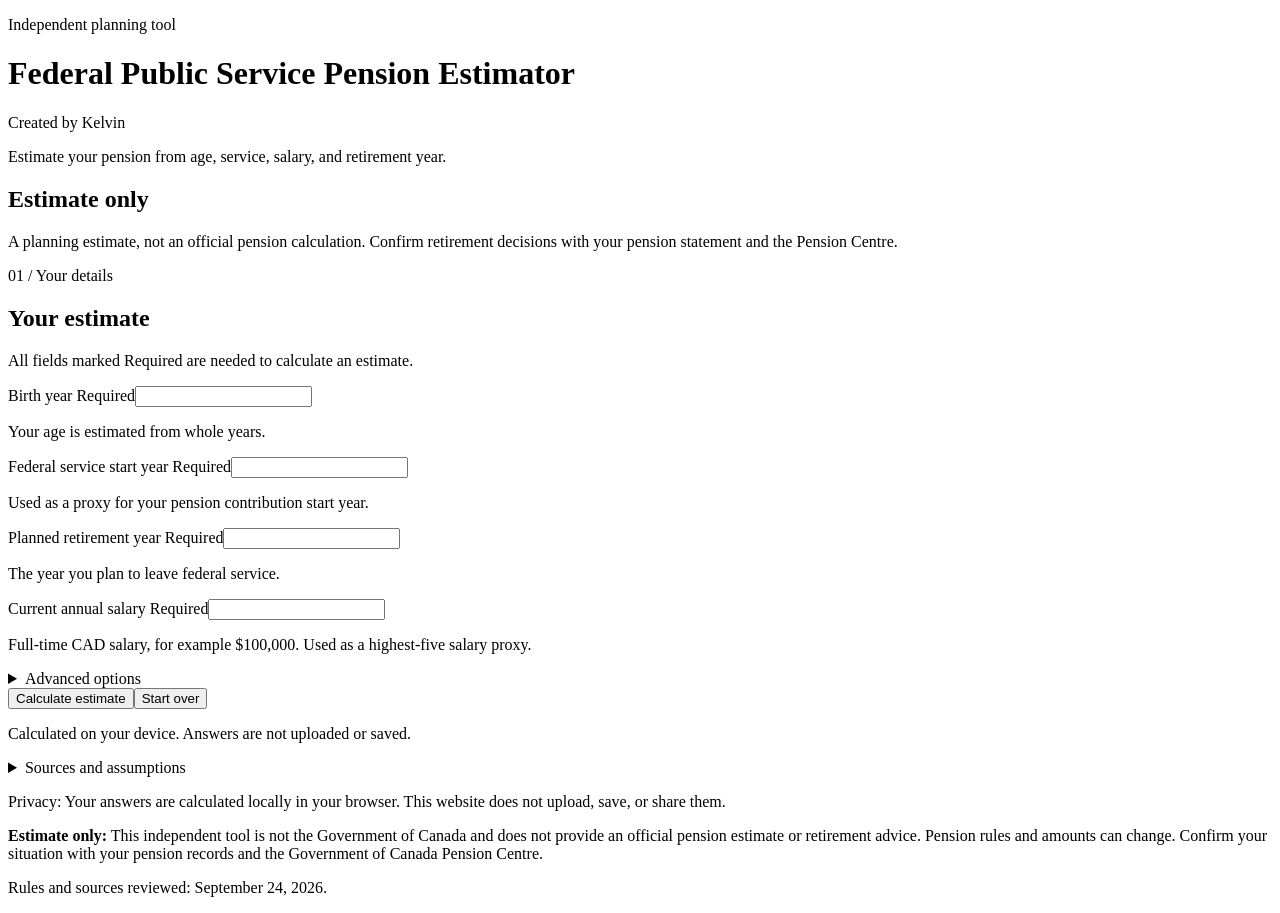
==== index.html @ b1af6d7e "Add pension estimator website" ====
<!doctype html>
<html lang="en-CA">
<head>
  <meta charset="utf-8">
  <meta name="viewport" content="width=device-width, initial-scale=1">
  <meta name="theme-color" content="#153349">
  <meta name="description" content="A private, browser-only estimate of your federal public service pension.">
  <title>Federal Public Service Pension Estimator</title>
  <link rel="stylesheet" href="styles.css">
  <script src="js/config.js" defer></script>
  <script src="js/pension-calculator.js" defer></script>
  <script src="js/validation.js" defer></script>
  <script src="js/ui.js" defer></script>
  <script src="js/app.js" defer></script>
</head>
<body>
  <main class="page" id="main">
    <header class="page-header">
      <p class="eyebrow">Independent planning tool</p>
      <h1>Federal Public Service Pension Estimator</h1>
      <p class="byline">Created by Kelvin</p>
      <p class="intro">Estimate your pension from age, service, salary, and retirement year.</p>
    </header>

    <section class="notice" aria-labelledby="notice-heading">
      <h2 id="notice-heading">Estimate only</h2>
      <p>A planning estimate, not an official pension calculation. Confirm retirement decisions with your pension statement and the Pension Centre.</p>
    </section>

    <section class="form-card" aria-labelledby="form-heading">
      <div class="section-heading"><div><p class="eyebrow">01 / Your details</p><h2 id="form-heading">Your estimate</h2></div><p class="required-note">All fields marked Required are needed to calculate an estimate.</p></div>
      <div id="error-summary" class="error-summary" role="alert" tabindex="-1" hidden></div>
      <form id="estimate-form" novalidate>
        <div class="fields">
          <div class="field"><label for="birthYear">Birth year <span class="required">Required</span></label><input id="birthYear" name="birthYear" type="text" inputmode="numeric" autocomplete="bday-year" maxlength="4" aria-describedby="birthYear-help birthYear-error"><p class="help" id="birthYear-help">Your age is estimated from whole years.</p><p class="field-error" id="birthYear-error"></p></div>
          <div class="field"><label for="serviceStartYear">Federal service start year <span class="required">Required</span></label><input id="serviceStartYear" name="serviceStartYear" type="text" inputmode="numeric" maxlength="4" aria-describedby="serviceStartYear-help serviceStartYear-error"><p class="help" id="serviceStartYear-help">Used as a proxy for your pension contribution start year.</p><p class="field-error" id="serviceStartYear-error"></p></div>
          <div class="field"><label for="retirementYear">Planned retirement year <span class="required">Required</span></label><input id="retirementYear" name="retirementYear" type="text" inputmode="numeric" maxlength="4" aria-describedby="retirementYear-help retirementYear-error"><p class="help" id="retirementYear-help">The year you plan to leave federal service.</p><p class="field-error" id="retirementYear-error"></p></div>
          <div class="field"><label for="salary">Current annual salary <span class="required">Required</span></label><input id="salary" name="salary" type="text" inputmode="decimal" autocomplete="off" aria-describedby="salary-help salary-error"><p class="help" id="salary-help">Full-time CAD salary, for example $100,000. Used as a highest-five salary proxy.</p><p class="field-error" id="salary-error"></p></div>
        </div>
        <details class="advanced" id="advanced"><summary>Advanced options</summary><div class="field advanced-body"><label for="gapYears">Non-pensionable gap (years)</label><input id="gapYears" name="gapYears" type="number" inputmode="decimal" min="0" step="0.1" value="0" aria-describedby="gapYears-help gapYears-error"><p class="help" id="gapYears-help">Enter time between your start and retirement years that does not count toward pensionable service. Do not enter ordinary leave unless you know it was non-pensionable.</p><p class="field-error" id="gapYears-error"></p></div></details>
        <div class="actions"><button class="primary-button" type="submit">Calculate estimate</button><button class="reset-button" type="reset">Start over</button></div>
      </form>
      <p class="privacy-line">Calculated on your device. Answers are not uploaded or saved.</p>
    </section>

    <section id="results" class="results" aria-live="polite" aria-atomic="false" hidden></section>

    <section class="assumptions" aria-labelledby="assumptions-heading">
      <details><summary id="assumptions-heading">Sources and assumptions</summary>
      <div class="assumption-grid"><div><h3>What this estimate uses</h3><p>Your current annual salary stands in for your highest-paid five-year average. The estimated AMPE is <strong id="ampe-display">$74,600</strong>, using the 2026 CPP YMPE as a proxy. Actual AMPE averages the retirement year and four preceding years.</p><p>This website uses whole years. Official pension calculations may use exact dates, service to the nearest tenth of a year, salary records, and other plan details.</p><p>The bridge benefit normally ends on the first day of the month after your 65th birthday, or earlier if you become entitled to CPP/QPP disability benefits. This tool does not calculate disability benefits.</p></div><div><h3>What is not included</h3><p>No salary growth, future YMPE changes, indexing, CPP/QPP/OAS, taxes, insurance, or other retirement income is included. Buybacks, part-time work, special service rules, complex leave, disability, survivor benefits, and exact contribution dates are outside this estimate.</p><p>Actual pensionable service, your plan group, available options, and payments must be confirmed with official records.</p></div></div>
      <details class="sources"><summary>Official sources <span class="source-count">(6)</span></summary><ol>
        <li><a href="https://www.canada.ca/en/treasury-board-secretariat/services/pension-plan/plan-information/public-service-pension-glance.html" target="_blank" rel="noopener noreferrer">Public service pension at a glance <span class="sr-only">(opens in a new tab)</span></a></li>
        <li><a href="https://www.canada.ca/en/treasury-board-secretariat/services/pension-plan/plan-information/public-service-pension-options.html" target="_blank" rel="noopener noreferrer">Public service pension options <span class="sr-only">(opens in a new tab)</span></a></li>
        <li><a href="https://www.canada.ca/en/public-services-procurement/services/pay-pension/public-service-pension-plan/retired/entitlement-information-packages/2-more-years-pensionable-service/member-on-before-december-31-2012.html" target="_blank" rel="noopener noreferrer">Member on or before December 31, 2012 (Group 1) <span class="sr-only">(opens in a new tab)</span></a></li>
        <li><a href="https://www.canada.ca/en/public-services-procurement/services/pay-pension/public-service-pension-plan/retired/entitlement-information-packages/2-more-years-pensionable-service/member-on-after-january-1-2013.html" target="_blank" rel="noopener noreferrer">Member on or after January 1, 2013 (Group 2) <span class="sr-only">(opens in a new tab)</span></a></li>
        <li><a href="https://www.canada.ca/en/treasury-board-secretariat/services/pension-plan/active-members/pension-contribution-rates-major-public-sector-pension-plans.html" target="_blank" rel="noopener noreferrer">Pension contribution rates for the 3 major public sector pension plans <span class="sr-only">(opens in a new tab)</span></a></li>
        <li><a href="https://www.canada.ca/en/treasury-board-secretariat/services/pension-plan/plan-information/annual-allowance.html" target="_blank" rel="noopener noreferrer">Annual Allowance <span class="sr-only">(opens in a new tab)</span></a></li>
      </ol></details>
      </details>
    </section>
    <footer><p>Privacy: Your answers are calculated locally in your browser. This website does not upload, save, or share them.</p><p><strong>Estimate only:</strong> This independent tool is not the Government of Canada and does not provide an official pension estimate or retirement advice. Pension rules and amounts can change. Confirm your situation with your pension records and the Government of Canada Pension Centre.</p><p class="review-date">Rules and sources reviewed: September 24, 2026.</p></footer>
  </main>
</body>
</html>
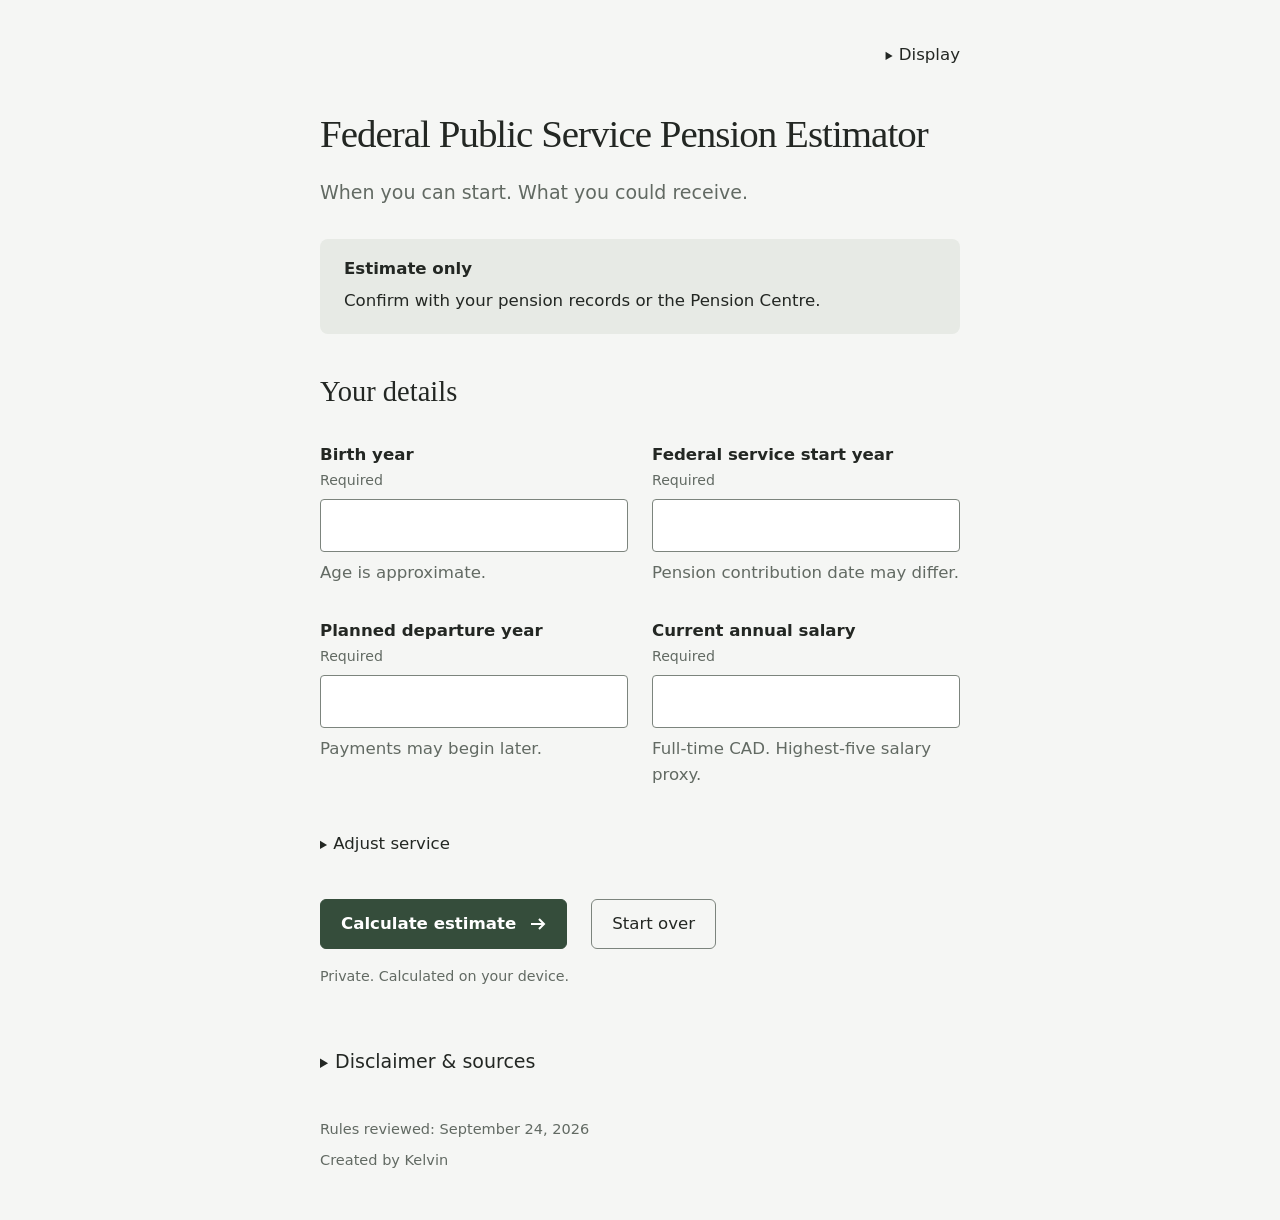
==== commit 8c200272: "update design" ====
--- a/index.html
+++ b/index.html
@@ -3,9 +3,10 @@
 <head>
   <meta charset="utf-8">
   <meta name="viewport" content="width=device-width, initial-scale=1">
-  <meta name="theme-color" content="#153349">
+  <meta name="theme-color" content="#F5F6F4">
   <meta name="description" content="A private, browser-only estimate of your federal public service pension.">
   <title>Federal Public Service Pension Estimator</title>
+  <script src="js/preferences.js"></script>
   <link rel="stylesheet" href="styles.css">
   <script src="js/config.js" defer></script>
   <script src="js/pension-calculator.js" defer></script>
@@ -14,39 +15,50 @@
   <script src="js/app.js" defer></script>
 </head>
 <body>
+  <a class="skip-link" href="#form-heading">Skip to calculator</a>
   <main class="page" id="main">
+    <div class="page-tools">
+      <details class="reading-settings" id="reading-settings" hidden>
+        <summary>Display</summary>
+        <div class="settings-body">
+          <div class="setting-field"><label for="appearance">Appearance</label><select id="appearance"><option value="system">System</option><option value="light">Light</option><option value="dark">Dark</option></select></div>
+          <div class="setting-field"><label for="text-size">Text size</label><select id="text-size"><option value="default">Default</option><option value="large">Large</option><option value="extra-large">Extra large</option></select></div>
+          <p class="help">Preferences saved locally. Answers never saved.</p>
+        </div>
+      </details>
+    </div>
     <header class="page-header">
-      <p class="eyebrow">Independent planning tool</p>
       <h1>Federal Public Service Pension Estimator</h1>
-      <p class="byline">Created by Kelvin</p>
-      <p class="intro">Estimate your pension from age, service, salary, and retirement year.</p>
+      <p class="intro">When you can start. What you could receive.</p>
     </header>
 
     <section class="notice" aria-labelledby="notice-heading">
       <h2 id="notice-heading">Estimate only</h2>
-      <p>A planning estimate, not an official pension calculation. Confirm retirement decisions with your pension statement and the Pension Centre.</p>
+      <p>Confirm with your pension records or the Pension Centre.</p>
     </section>
 
     <section class="form-card" aria-labelledby="form-heading">
-      <div class="section-heading"><div><p class="eyebrow">01 / Your details</p><h2 id="form-heading">Your estimate</h2></div><p class="required-note">All fields marked Required are needed to calculate an estimate.</p></div>
+      <div class="section-heading"><h2 id="form-heading" tabindex="-1">Your details</h2></div>
       <div id="error-summary" class="error-summary" role="alert" tabindex="-1" hidden></div>
       <form id="estimate-form" novalidate>
         <div class="fields">
-          <div class="field"><label for="birthYear">Birth year <span class="required">Required</span></label><input id="birthYear" name="birthYear" type="text" inputmode="numeric" autocomplete="bday-year" maxlength="4" aria-describedby="birthYear-help birthYear-error"><p class="help" id="birthYear-help">Your age is estimated from whole years.</p><p class="field-error" id="birthYear-error"></p></div>
-          <div class="field"><label for="serviceStartYear">Federal service start year <span class="required">Required</span></label><input id="serviceStartYear" name="serviceStartYear" type="text" inputmode="numeric" maxlength="4" aria-describedby="serviceStartYear-help serviceStartYear-error"><p class="help" id="serviceStartYear-help">Used as a proxy for your pension contribution start year.</p><p class="field-error" id="serviceStartYear-error"></p></div>
-          <div class="field"><label for="retirementYear">Planned retirement year <span class="required">Required</span></label><input id="retirementYear" name="retirementYear" type="text" inputmode="numeric" maxlength="4" aria-describedby="retirementYear-help retirementYear-error"><p class="help" id="retirementYear-help">The year you plan to leave federal service.</p><p class="field-error" id="retirementYear-error"></p></div>
-          <div class="field"><label for="salary">Current annual salary <span class="required">Required</span></label><input id="salary" name="salary" type="text" inputmode="decimal" autocomplete="off" aria-describedby="salary-help salary-error"><p class="help" id="salary-help">Full-time CAD salary, for example $100,000. Used as a highest-five salary proxy.</p><p class="field-error" id="salary-error"></p></div>
+          <div class="field"><label for="birthYear">Birth year <span class="required">Required</span></label><input id="birthYear" name="birthYear" type="text" inputmode="numeric" autocomplete="bday-year" maxlength="4" aria-describedby="birthYear-help birthYear-error"><p class="help" id="birthYear-help">Age is approximate.</p><p class="field-error" id="birthYear-error"></p></div>
+          <div class="field"><label for="serviceStartYear">Federal service start year <span class="required">Required</span></label><input id="serviceStartYear" name="serviceStartYear" type="text" inputmode="numeric" maxlength="4" aria-describedby="serviceStartYear-help serviceStartYear-error"><p class="help" id="serviceStartYear-help">Pension contribution date may differ.</p><p class="field-error" id="serviceStartYear-error"></p></div>
+          <div class="field"><label for="retirementYear">Planned departure year <span class="required">Required</span></label><input id="retirementYear" name="retirementYear" type="text" inputmode="numeric" maxlength="4" aria-describedby="retirementYear-help retirementYear-error"><p class="help" id="retirementYear-help">Payments may begin later.</p><p class="field-error" id="retirementYear-error"></p></div>
+          <div class="field"><label for="salary">Current annual salary <span class="required">Required</span></label><input id="salary" name="salary" type="text" inputmode="decimal" autocomplete="off" aria-describedby="salary-help salary-error"><p class="help" id="salary-help">Full-time CAD. Highest-five salary proxy.</p><p class="field-error" id="salary-error"></p></div>
         </div>
-        <details class="advanced" id="advanced"><summary>Advanced options</summary><div class="field advanced-body"><label for="gapYears">Non-pensionable gap (years)</label><input id="gapYears" name="gapYears" type="number" inputmode="decimal" min="0" step="0.1" value="0" aria-describedby="gapYears-help gapYears-error"><p class="help" id="gapYears-help">Enter time between your start and retirement years that does not count toward pensionable service. Do not enter ordinary leave unless you know it was non-pensionable.</p><p class="field-error" id="gapYears-error"></p></div></details>
-        <div class="actions"><button class="primary-button" type="submit">Calculate estimate</button><button class="reset-button" type="reset">Start over</button></div>
+        <details class="advanced" id="advanced"><summary>Adjust service</summary><div class="field advanced-body"><label for="gapYears">Non-pensionable gap (years)</label><input id="gapYears" name="gapYears" type="number" inputmode="decimal" min="0" step="0.1" value="0" aria-describedby="gapYears-help gapYears-error"><p class="help" id="gapYears-help">Exclude only time you know was non-pensionable.</p><p class="field-error" id="gapYears-error"></p></div></details>
+        <div class="actions"><button class="primary-button" type="submit"><span>Calculate estimate</span><svg class="icon-directional" width="20" height="20" viewBox="0 0 20 20" fill="none" stroke="currentColor" stroke-width="2" aria-hidden="true"><path d="M3 10h13M11 5l5 5-5 5"/></svg></button><button class="reset-button" type="reset">Start over</button></div>
       </form>
-      <p class="privacy-line">Calculated on your device. Answers are not uploaded or saved.</p>
+      <p class="privacy-line">Private. Calculated on your device.</p>
     </section>
 
-    <section id="results" class="results" aria-live="polite" aria-atomic="false" hidden></section>
+    <p id="result-status" class="sr-only" role="status"></p>
+    <section id="results" class="results" aria-labelledby="results-heading" hidden></section>
 
     <section class="assumptions" aria-labelledby="assumptions-heading">
-      <details><summary id="assumptions-heading">Sources and assumptions</summary>
+      <details><summary id="assumptions-heading">Disclaimer &amp; sources</summary>
+      <div class="disclaimer-copy"><p>This independent tool is not the Government of Canada and does not provide an official pension estimate or retirement advice. Confirm your situation with your pension records and the Government of Canada Pension Centre.</p><p>Your answers stay in browser memory. They are never uploaded, saved, or shared. Only appearance and text-size preferences may be saved locally.</p></div>
       <div class="assumption-grid"><div><h3>What this estimate uses</h3><p>Your current annual salary stands in for your highest-paid five-year average. The estimated AMPE is <strong id="ampe-display">$74,600</strong>, using the 2026 CPP YMPE as a proxy. Actual AMPE averages the retirement year and four preceding years.</p><p>This website uses whole years. Official pension calculations may use exact dates, service to the nearest tenth of a year, salary records, and other plan details.</p><p>The bridge benefit normally ends on the first day of the month after your 65th birthday, or earlier if you become entitled to CPP/QPP disability benefits. This tool does not calculate disability benefits.</p></div><div><h3>What is not included</h3><p>No salary growth, future YMPE changes, indexing, CPP/QPP/OAS, taxes, insurance, or other retirement income is included. Buybacks, part-time work, special service rules, complex leave, disability, survivor benefits, and exact contribution dates are outside this estimate.</p><p>Actual pensionable service, your plan group, available options, and payments must be confirmed with official records.</p></div></div>
       <details class="sources"><summary>Official sources <span class="source-count">(6)</span></summary><ol>
         <li><a href="https://www.canada.ca/en/treasury-board-secretariat/services/pension-plan/plan-information/public-service-pension-glance.html" target="_blank" rel="noopener noreferrer">Public service pension at a glance <span class="sr-only">(opens in a new tab)</span></a></li>
@@ -58,7 +70,7 @@
       </ol></details>
       </details>
     </section>
-    <footer><p>Privacy: Your answers are calculated locally in your browser. This website does not upload, save, or share them.</p><p><strong>Estimate only:</strong> This independent tool is not the Government of Canada and does not provide an official pension estimate or retirement advice. Pension rules and amounts can change. Confirm your situation with your pension records and the Government of Canada Pension Centre.</p><p class="review-date">Rules and sources reviewed: September 24, 2026.</p></footer>
+    <footer><p class="review-date">Rules reviewed: September 24, 2026</p><p class="byline">Created by Kelvin</p></footer>
   </main>
 </body>
 </html>
--- a/styles.css
+++ b/styles.css
@@ -0,0 +1,195 @@
+/* Calm reading system: semantic colors, shared edges, and quiet hierarchy. */
+:root {
+  color-scheme: light;
+  --neutral-page:#F5F6F4; --neutral-panel:#FFFFFF; --neutral-ink:#232723;
+  --neutral-muted:#626A63; --neutral-quiet:#E7EAE5; --neutral-selected:#DCE2DA;
+  --color-page:var(--neutral-page); --color-panel:var(--neutral-panel);
+  --color-text:var(--neutral-ink); --color-secondary:var(--neutral-muted);
+  --color-emphasis:var(--neutral-quiet); --color-selected:var(--neutral-selected);
+  --color-border:#7C847D;
+  --color-action:#354D3B; --color-on-action:#FFFFFF; --color-focus:#354D3B; --color-error:#943A32;
+  --font-serif:'Iowan Old Style',Baskerville,'Songti SC',STSong,Georgia,serif;
+  --font-sans:system-ui,-apple-system,'PingFang SC','Hiragino Sans GB','Microsoft YaHei',sans-serif;
+  --text-body:1.1875rem; --text-small:.875em; --text-label:.75em;
+  --text-title:2.05em; --text-heading:1.5em; --text-subheading:1.12em;
+  font-family:var(--font-sans); font-size:100%;
+  -webkit-font-smoothing:antialiased; -moz-osx-font-smoothing:grayscale;
+  background:var(--color-page); color:var(--color-text);
+}
+:root[data-theme='dark'] {
+  color-scheme:dark;
+  --neutral-page:#1C211E; --neutral-panel:#252B27; --neutral-ink:#E1E6DF;
+  --neutral-muted:#A6B0A7; --neutral-quiet:#313A33; --neutral-selected:#3C493F;
+  --color-border:#87978A;
+  --color-action:#C7D8C9; --color-on-action:#1C211E; --color-focus:#C7D8C9; --color-error:#F3AAA0;
+}
+:root[data-text-size='large'] { --text-body:1.375rem; }
+:root[data-text-size='extra-large'] { --text-body:1.5625rem; }
+* { box-sizing:border-box; }
+[hidden] { display:none !important; }
+body { margin:0; font-size:var(--text-body); line-height:1.6; }
+button,input,select { font:inherit; color:inherit; }
+button,summary,select { cursor:pointer; }
+button { line-height:1.4; }
+a { color:inherit; text-decoration-thickness:from-font; text-underline-position:from-font; text-underline-offset:.18em; text-decoration-skip-ink:auto; }
+:focus-visible { outline:2px solid var(--color-focus); outline-offset:4px; }
+::selection { background:var(--color-selected); color:var(--color-text); }
+h1,h2,h3,h4,p { margin:0; }
+h1,h2,h3,h4 { text-wrap:balance; overflow-wrap:break-word; }
+h1,h2 { font-family:var(--font-serif); font-weight:400; }
+h1 { font-size:var(--text-title); line-height:1.18; letter-spacing:-.025em; }
+h2 { font-size:var(--text-heading); line-height:1.25; }
+h3 { font-size:var(--text-subheading); font-weight:600; line-height:1.4; }
+h4 { font-size:1em; font-weight:600; line-height:1.4; }
+p,li,dd { overflow-wrap:anywhere; }
+strong { font-weight:600; }
+svg { flex:none; }
+.page { max-inline-size:736px; margin-inline:auto; padding:32px 48px 48px; }
+.page-tools { display:flex; flex-wrap:wrap; align-items:baseline; justify-content:flex-end; gap:12px 24px; margin-block-end:32px; font-size:var(--text-small); }
+.reading-settings { inline-size:100%; }
+.reading-settings:not([open]) { inline-size:auto; }
+.reading-settings summary { inline-size:fit-content; }
+.settings-body { background:var(--color-panel); padding:24px; border-radius:8px; display:grid; grid-template-columns:repeat(2,minmax(0,1fr)); gap:24px; font-size:1.2em; }
+.settings-body .help { grid-column:1 / -1; }
+.setting-field { min-inline-size:0; }
+.setting-field label { display:block; margin-block-end:8px; }
+.setting-field select { min-block-size:44px; inline-size:100%; border:1px solid var(--color-border); border-radius:4px; background:var(--color-panel); padding:8px; }
+.page-header { margin-block-end:32px; }
+.intro { color:var(--color-secondary); margin-block-start:20px; text-wrap:pretty; }
+.notice { background:var(--color-emphasis); border-radius:8px; padding:20px 24px; margin-block-end:40px; }
+.notice h2 { font-family:var(--font-sans); font-size:var(--text-small); font-weight:600; margin-block-end:8px; }
+.notice p { font-size:var(--text-small); }
+.section-heading { margin-block-end:32px; }
+.help { font-size:var(--text-small); color:var(--color-secondary); line-height:1.6; }
+.fields { display:grid; grid-template-columns:repeat(2,minmax(0,1fr)); gap:32px 24px; }
+.field { min-inline-size:0; }
+.field label { display:block; font-size:var(--text-small); font-weight:600; margin-block-end:8px; }
+.required { font-size:.85em; font-weight:400; color:var(--color-secondary); display:block; }
+.field input { display:block; inline-size:100%; min-block-size:52px; border:1px solid var(--color-border); border-radius:4px; background:var(--color-panel); padding:10px 12px; font-variant-numeric:tabular-nums; }
+.field input[aria-invalid='true'] { border:2px solid var(--color-error); }
+.field .help { margin-block-start:8px; }
+.field-error { font-size:var(--text-small); color:var(--color-error); margin-block-start:8px; }
+.field-error:empty { display:none; }
+summary { min-block-size:44px; padding-block:10px; line-height:1.6; font-weight:500; overflow-wrap:anywhere; }
+summary::marker { font-size:.75em; }
+.advanced { margin-block-start:32px; }
+.advanced summary { font-size:var(--text-small); }
+.advanced-body { padding-block-start:16px; }
+.actions { display:flex; flex-wrap:wrap; align-items:center; gap:12px 24px; margin-block-start:32px; }
+.primary-button,.reset-button { min-block-size:48px; padding:12px 20px; border-radius:6px; font-size:var(--text-small); font-weight:600; }
+/* Better-ui optical alignment: trailing arrow side has 2px less padding. */
+.primary-button { display:inline-flex; align-items:center; justify-content:center; gap:12px; padding-inline-end:18px; background:var(--color-action); color:var(--color-on-action); border:1px solid var(--color-action); }
+.reset-button { color:var(--color-text); background:transparent; border:1px solid var(--color-border); font-weight:400; }
+.privacy-line { color:var(--color-secondary); font-size:var(--text-label); margin-block-start:16px; }
+.error-summary { margin-block-end:24px; color:var(--color-error); font-size:var(--text-small); }
+.results { margin-block-start:64px; scroll-margin-block-start:24px; }
+.results h2 { scroll-margin-block-start:24px; }
+.result-meta { display:grid; grid-template-columns:repeat(2,minmax(0,1fr)); gap:24px; margin-block:32px; }
+.result-meta dt { font-size:var(--text-label); color:var(--color-secondary); margin-block-end:4px; }
+.result-meta dd { margin:0; font-size:var(--text-small); font-weight:500; }
+.option-message { margin-block:24px 32px; }
+.option-message p { text-wrap:pretty; }
+.earliest { margin-block:32px; }
+.earliest > .help { margin-block:12px 24px; }
+.pension-options { display:grid; gap:24px; }
+.pension-option { background:var(--color-panel); padding:24px; border-radius:8px; }
+.pension-option h4 { margin-block-end:8px; }
+.payment-age { color:var(--color-secondary); font-size:var(--text-small); }
+.payment-age strong { color:var(--color-text); }
+.payment-amount { margin-block:16px; }
+.amount-pair { display:flex; flex-direction:column; gap:4px; font-variant-numeric:tabular-nums; line-height:1.5; }
+.year-amount { font-size:1.4em; }
+.year-amount small { font-size:.65em; font-weight:400; color:var(--color-secondary); }
+.month-amount { font-size:var(--text-small); color:var(--color-secondary); }
+.amount-breakdown { margin:16px 0 0; font-size:var(--text-small); }
+.amount-breakdown > div { margin-block-start:12px; }
+.amount-breakdown dt { color:var(--color-secondary); }
+.amount-breakdown dd { margin:4px 0 0; font-variant-numeric:tabular-nums; }
+.earliest-note { margin-block-start:24px; }
+.earliest-note strong { color:var(--color-text); }
+.no-estimate { padding-block:16px; }
+.info-list { padding-inline-start:24px; margin-block:24px; }
+.info-list li + li { margin-block-start:12px; }
+.result-warnings { font-size:var(--text-small); color:var(--color-secondary); }
+.breakdown,.comparison { margin-block-start:24px; }
+.breakdown[open],.comparison[open] { padding-block-end:16px; }
+.breakdown dl { margin-block:16px; }
+.breakdown dl > div { display:grid; grid-template-columns:repeat(2,minmax(0,1fr)); gap:16px; padding-block:12px; }
+.breakdown dt { color:var(--color-secondary); font-size:var(--text-small); }
+.breakdown dd { text-align:end; margin:0; font-size:var(--text-small); }
+.breakdown dd .year-amount { font-size:1em; }
+.breakdown dd .year-amount small { font-size:1em; }
+.breakdown > p { font-size:var(--text-small); }
+.comparison > .help { margin-block:12px 24px; }
+.scenario-list { display:grid; gap:32px; }
+.scenario-row { padding:16px 0; }
+.scenario-row.selected { background:var(--color-selected); color:var(--color-text); padding:24px; border-radius:8px; }
+.scenario-row.selected dt,.scenario-row.selected .help,.scenario-row.selected .month-amount,.scenario-row.selected .year-amount small { color:var(--color-text); }
+.scenario-row h4 { margin-block-end:16px; }
+.selected-note { display:block; font-size:var(--text-small); font-weight:400; }
+.scenario-row dl { display:grid; grid-template-columns:repeat(2,minmax(0,1fr)); gap:24px; margin:0; }
+.scenario-row dl > div { min-inline-size:0; }
+.scenario-row dt { font-size:var(--text-label); color:var(--color-secondary); }
+.scenario-row dd { margin:4px 0 0; font-size:var(--text-small); }
+.scenario-row dd .year-amount { font-size:1em; }
+.scenario-row dd .year-amount small { font-size:1em; }
+.scenario-row .help { margin-block-start:16px; }
+.assumptions { margin-block-start:48px; }
+.disclaimer-copy { padding-block-start:16px; font-size:var(--text-small); color:var(--color-secondary); }
+.disclaimer-copy p + p { margin-block-start:16px; }
+.assumption-grid { padding-block-start:24px; }
+.assumption-grid > div + div { margin-block-start:32px; }
+.assumption-grid h3 { margin-block-end:16px; }
+.assumption-grid p + p { margin-block-start:20px; }
+.sources { margin-block-start:24px; }
+.sources ol { padding-inline-start:24px; }
+.sources li { margin-block-start:16px; font-size:var(--text-small); }
+.source-count { font-weight:400; }
+footer { margin-block-start:32px; color:var(--color-secondary); font-size:var(--text-small); }
+footer p + p { margin-block-start:8px; }
+.review-date,.byline { font-size:var(--text-small); }
+.sr-only { position:absolute; inline-size:1px; block-size:1px; padding:0; margin:-1px; overflow:hidden; clip-path:inset(50%); white-space:nowrap; border:0; }
+.skip-link { position:absolute; inset-inline-start:24px; top:-200px; padding:12px 20px; background:var(--color-panel); z-index:1; }
+.skip-link:focus { top:16px; }
+[dir='rtl'] .icon-directional { transform:scaleX(-1); }
+:lang(zh) { line-height:1.8; }
+/* Collapse where two labels and enlarged values stop fitting the reading measure. */
+@media (max-width:42rem) {
+  :root { --text-body:1.125rem; --text-title:1.8em; }
+  :root[data-text-size='large'] { --text-body:1.3125rem; }
+  :root[data-text-size='extra-large'] { --text-body:1.5rem; }
+  .page { padding:24px max(24px,env(safe-area-inset-left)) 40px max(24px,env(safe-area-inset-right)); }
+  .page-tools { margin-block-end:24px; }
+  .fields { grid-template-columns:1fr; }
+  .settings-body { grid-template-columns:1fr; padding:20px; }
+  .pension-option,.notice,.scenario-row.selected { padding:20px; }
+  .breakdown dl > div { grid-template-columns:1fr; gap:4px; }
+  .breakdown dd { text-align:start; }
+}
+@media (max-width:28rem) {
+  .result-meta,.scenario-row dl { grid-template-columns:1fr; }
+  .actions { align-items:stretch; flex-direction:column; }
+  .primary-button { inline-size:100%; }
+  .reset-button { align-self:start; }
+}
+@media (hover:hover) {
+  .primary-button:hover { text-decoration:underline; text-underline-offset:.2em; }
+  .reset-button:hover,summary:hover { background:var(--color-emphasis); }
+}
+/* Instant theme swaps. No entrances, transforms, or reading-text animation. */
+@media (prefers-reduced-motion:no-preference) {
+  button { transition:opacity 120ms ease-out; }
+  button:active { opacity:.85; }
+  details[open] > :not(summary) { animation:reveal 120ms ease-out; }
+}
+@keyframes reveal { from { opacity:0; } to { opacity:1; } }
+@media (forced-colors:active) {
+  :focus-visible { outline-color:Highlight; }
+  .primary-button,.pension-option,.notice,.scenario-row.selected { border:1px solid CanvasText; }
+}
+@media print {
+  :root { color-scheme:light; --color-page:#FFFFFF; --color-panel:#FFFFFF; --color-text:#232723; --color-secondary:#626A63; --color-emphasis:#E7EAE5; --color-selected:#DCE2DA; }
+  .page-tools,.skip-link,.actions { display:none; }
+  .page { max-inline-size:none; padding:0; }
+  .pension-option { break-inside:avoid; }
+}
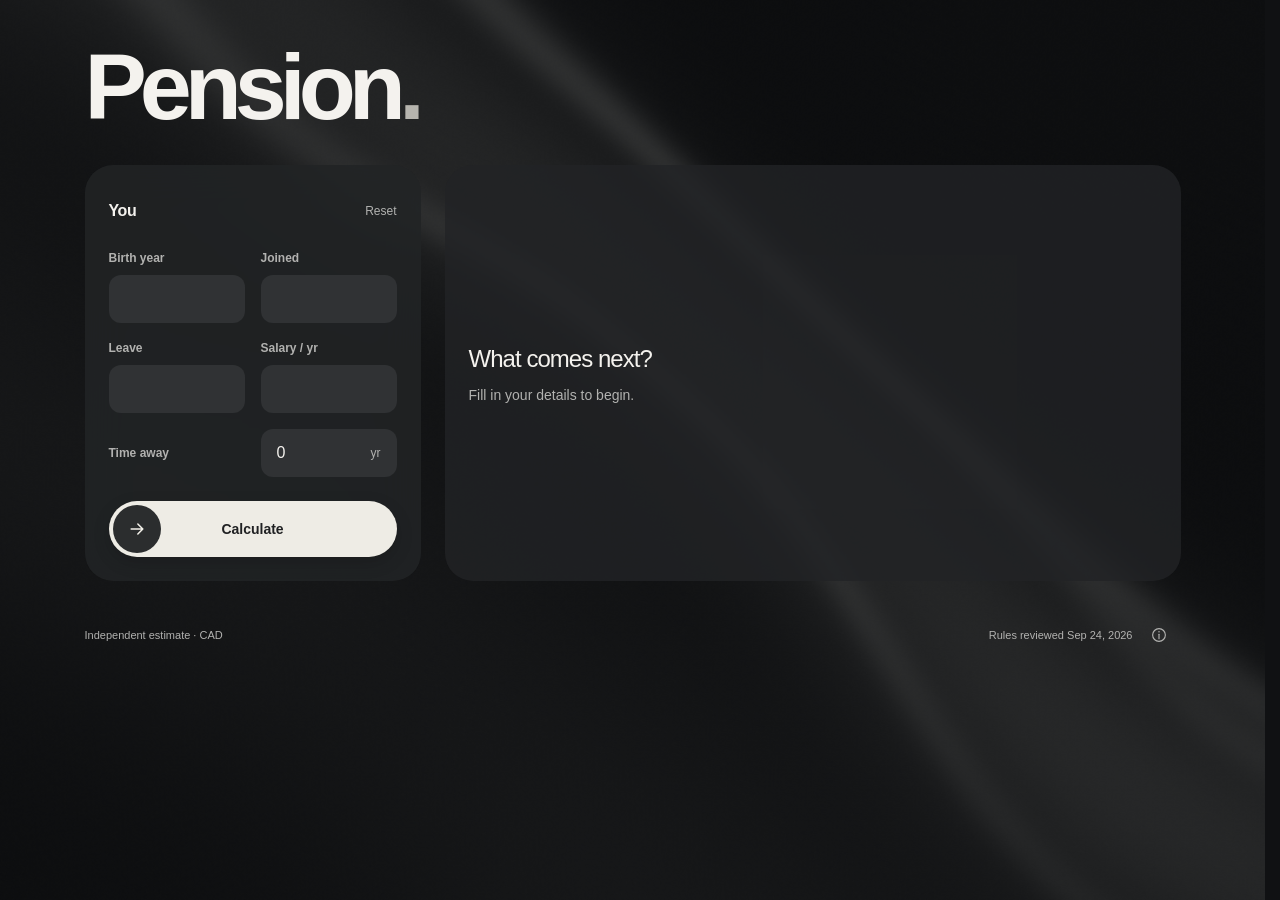
==== commit 06ec6b7f: "Publish approved pension interface as the static application" ====
--- a/index.html
+++ b/index.html
@@ -1,77 +1,33 @@
 <!doctype html>
-<html lang="en-CA">
-<head>
-  <meta charset="utf-8">
-  <meta name="viewport" content="width=device-width, initial-scale=1">
-  <meta name="theme-color" content="#F5F6F4">
-  <meta name="description" content="A private, browser-only estimate of your federal public service pension.">
-  <title>Federal Public Service Pension Estimator</title>
-  <script src="js/preferences.js"></script>
-  <link rel="stylesheet" href="styles.css">
-  <script src="js/config.js" defer></script>
-  <script src="js/pension-calculator.js" defer></script>
-  <script src="js/validation.js" defer></script>
-  <script src="js/ui.js" defer></script>
-  <script src="js/app.js" defer></script>
-</head>
-<body>
-  <a class="skip-link" href="#form-heading">Skip to calculator</a>
-  <main class="page" id="main">
-    <div class="page-tools">
-      <details class="reading-settings" id="reading-settings" hidden>
-        <summary>Display</summary>
-        <div class="settings-body">
-          <div class="setting-field"><label for="appearance">Appearance</label><select id="appearance"><option value="system">System</option><option value="light">Light</option><option value="dark">Dark</option></select></div>
-          <div class="setting-field"><label for="text-size">Text size</label><select id="text-size"><option value="default">Default</option><option value="large">Large</option><option value="extra-large">Extra large</option></select></div>
-          <p class="help">Preferences saved locally. Answers never saved.</p>
-        </div>
-      </details>
-    </div>
-    <header class="page-header">
-      <h1>Federal Public Service Pension Estimator</h1>
-      <p class="intro">When you can start. What you could receive.</p>
-    </header>
-
-    <section class="notice" aria-labelledby="notice-heading">
-      <h2 id="notice-heading">Estimate only</h2>
-      <p>Confirm with your pension records or the Pension Centre.</p>
-    </section>
-
-    <section class="form-card" aria-labelledby="form-heading">
-      <div class="section-heading"><h2 id="form-heading" tabindex="-1">Your details</h2></div>
-      <div id="error-summary" class="error-summary" role="alert" tabindex="-1" hidden></div>
-      <form id="estimate-form" novalidate>
-        <div class="fields">
-          <div class="field"><label for="birthYear">Birth year <span class="required">Required</span></label><input id="birthYear" name="birthYear" type="text" inputmode="numeric" autocomplete="bday-year" maxlength="4" aria-describedby="birthYear-help birthYear-error"><p class="help" id="birthYear-help">Age is approximate.</p><p class="field-error" id="birthYear-error"></p></div>
-          <div class="field"><label for="serviceStartYear">Federal service start year <span class="required">Required</span></label><input id="serviceStartYear" name="serviceStartYear" type="text" inputmode="numeric" maxlength="4" aria-describedby="serviceStartYear-help serviceStartYear-error"><p class="help" id="serviceStartYear-help">Pension contribution date may differ.</p><p class="field-error" id="serviceStartYear-error"></p></div>
-          <div class="field"><label for="retirementYear">Planned departure year <span class="required">Required</span></label><input id="retirementYear" name="retirementYear" type="text" inputmode="numeric" maxlength="4" aria-describedby="retirementYear-help retirementYear-error"><p class="help" id="retirementYear-help">Payments may begin later.</p><p class="field-error" id="retirementYear-error"></p></div>
-          <div class="field"><label for="salary">Current annual salary <span class="required">Required</span></label><input id="salary" name="salary" type="text" inputmode="decimal" autocomplete="off" aria-describedby="salary-help salary-error"><p class="help" id="salary-help">Full-time CAD. Highest-five salary proxy.</p><p class="field-error" id="salary-error"></p></div>
-        </div>
-        <details class="advanced" id="advanced"><summary>Adjust service</summary><div class="field advanced-body"><label for="gapYears">Non-pensionable gap (years)</label><input id="gapYears" name="gapYears" type="number" inputmode="decimal" min="0" step="0.1" value="0" aria-describedby="gapYears-help gapYears-error"><p class="help" id="gapYears-help">Exclude only time you know was non-pensionable.</p><p class="field-error" id="gapYears-error"></p></div></details>
-        <div class="actions"><button class="primary-button" type="submit"><span>Calculate estimate</span><svg class="icon-directional" width="20" height="20" viewBox="0 0 20 20" fill="none" stroke="currentColor" stroke-width="2" aria-hidden="true"><path d="M3 10h13M11 5l5 5-5 5"/></svg></button><button class="reset-button" type="reset">Start over</button></div>
-      </form>
-      <p class="privacy-line">Private. Calculated on your device.</p>
-    </section>
-
-    <p id="result-status" class="sr-only" role="status"></p>
-    <section id="results" class="results" aria-labelledby="results-heading" hidden></section>
-
-    <section class="assumptions" aria-labelledby="assumptions-heading">
-      <details><summary id="assumptions-heading">Disclaimer &amp; sources</summary>
-      <div class="disclaimer-copy"><p>This independent tool is not the Government of Canada and does not provide an official pension estimate or retirement advice. Confirm your situation with your pension records and the Government of Canada Pension Centre.</p><p>Your answers stay in browser memory. They are never uploaded, saved, or shared. Only appearance and text-size preferences may be saved locally.</p></div>
-      <div class="assumption-grid"><div><h3>What this estimate uses</h3><p>Your current annual salary stands in for your highest-paid five-year average. The estimated AMPE is <strong id="ampe-display">$74,600</strong>, using the 2026 CPP YMPE as a proxy. Actual AMPE averages the retirement year and four preceding years.</p><p>This website uses whole years. Official pension calculations may use exact dates, service to the nearest tenth of a year, salary records, and other plan details.</p><p>The bridge benefit normally ends on the first day of the month after your 65th birthday, or earlier if you become entitled to CPP/QPP disability benefits. This tool does not calculate disability benefits.</p></div><div><h3>What is not included</h3><p>No salary growth, future YMPE changes, indexing, CPP/QPP/OAS, taxes, insurance, or other retirement income is included. Buybacks, part-time work, special service rules, complex leave, disability, survivor benefits, and exact contribution dates are outside this estimate.</p><p>Actual pensionable service, your plan group, available options, and payments must be confirmed with official records.</p></div></div>
-      <details class="sources"><summary>Official sources <span class="source-count">(6)</span></summary><ol>
-        <li><a href="https://www.canada.ca/en/treasury-board-secretariat/services/pension-plan/plan-information/public-service-pension-glance.html" target="_blank" rel="noopener noreferrer">Public service pension at a glance <span class="sr-only">(opens in a new tab)</span></a></li>
+<html lang="en-CA"><head><meta charset="utf-8"><meta name="viewport" content="width=device-width,initial-scale=1"><meta name="theme-color" content="#101113"><meta name="description" content="A private, browser-only estimate of your federal public service pension."><title>Federal Public Service Pension Estimator</title>
+<link rel="stylesheet" href="styles.css"><script src="js/money-counter.js" defer></script><script src="js/ambient-scene.js" defer></script><script src="js/components.js" defer></script><script src="js/calculate-action.js" defer></script><script src="js/info-dialog.js" defer></script><script src="js/config.js"></script><script src="js/pension-calculator.js"></script><script src="js/validation.js"></script></head>
+<body><ambient-scene></ambient-scene><a class="skip" href="#birthYear">Skip to your details</a><main class="page">
+<header class="page-header"><h1>Pension<span>.</span></h1><period-switch data-value="month" aria-label="Amount period"></period-switch></header>
+<div class="workspace"><section class="input-panel" aria-labelledby="input-heading"><div class="input-title"><h2 id="input-heading">You</h2><button class="reset" type="reset" form="form">Reset</button></div><form id="form" novalidate><div id="error-summary" class="error-summary" role="alert" hidden></div>
+<div class="fields-grid"><div class="field"><label for="birthYear">Birth year</label><input id="birthYear" name="birthYear" inputmode="numeric" maxlength="4" required aria-describedby="birthYear-help birthYear-error"><span class="helper" id="birthYear-help">Used to approximate your age.</span><p class="field-error" id="birthYear-error"></p></div>
+<div class="field"><label for="serviceStartYear">Joined</label><input id="serviceStartYear" name="serviceStartYear" inputmode="numeric" maxlength="4" required aria-describedby="serviceStartYear-help serviceStartYear-error"><span class="helper" id="serviceStartYear-help">Your pension contribution date may differ.</span><p class="field-error" id="serviceStartYear-error"></p></div>
+<div class="field"><label for="retirementYear">Leave</label><input id="retirementYear" name="retirementYear" inputmode="numeric" maxlength="4" required aria-describedby="retirementYear-help retirementYear-error"><span class="helper" id="retirementYear-help">Leaving work and starting payments can be different dates.</span><p class="field-error" id="retirementYear-error"></p></div>
+<div class="field"><label for="salary">Salary / yr</label><input aria-label="Salary / year · CAD" id="salary" name="salary" inputmode="decimal" required aria-describedby="salary-help salary-error"><span class="helper" id="salary-help">Full-time salary, used as a highest-five average proxy.</span><p class="field-error" id="salary-error"></p></div>
+</div><div class="field gap-field">
+<label for="gapYears">Time away</label>
+<div class="input-unit"><input id="gapYears" name="gapYears" aria-label="Time away (years)" inputmode="decimal" value="0" aria-describedby="gapYears-help gapYears-error" autocomplete="off"><span aria-hidden="true">yr</span></div>
+<span class="helper" id="gapYears-help">Non-pensionable years. Decimals are allowed.</span><p class="field-error" id="gapYears-error"></p>
+</div>
+<calculate-action id="compute-action"><button class="primary" type="submit" id="calculate"><span data-action-label>Calculate</span><span class="action-thumb" aria-hidden="true"><svg viewBox="0 0 24 24" width="20" height="20" fill="none"><path d="M5 12h14m-6-6 6 6-6 6" stroke="currentColor" stroke-width="1.8" stroke-linecap="round" stroke-linejoin="round"/></svg></span></button></calculate-action><p class="privacy">No account. No saved answers.</p></form></section>
+<section class="results" id="results" aria-labelledby="result-heading"><h2 class="sr-only" id="result-heading" tabindex="-1">Estimate</h2><div id="output"></div><div id="stale" class="stale" role="status" hidden><p>Changed. Calculate to refresh.</p><button type="button" id="recalculate">Recalculate</button></div></section></div>
+<footer><p>Independent estimate · CAD</p><div class="rules-note"><p>Rules reviewed Sep 24, 2026</p><button class="info-button" type="button" data-dialog-trigger="assumptions-dialog" aria-label="Assumptions and sources" aria-haspopup="dialog" aria-controls="assumptions-dialog"><svg viewBox="0 0 24 24" width="18" height="18" fill="none" aria-hidden="true"><circle cx="12" cy="12" r="8.5" stroke="currentColor" stroke-width="1.5"/><path d="M12 11v6" stroke="currentColor" stroke-width="1.5" stroke-linecap="round"/><circle cx="12" cy="7.5" r="1" fill="currentColor"/></svg></button></div></footer><p class="sr-only" id="status" role="status"></p></main>
+<dialog class="info-dialog" id="assumptions-dialog" aria-labelledby="assumptions-title">
+<div class="dialog-header"><h2 id="assumptions-title">Assumptions &amp; sources</h2><button class="dialog-close" type="button" data-dialog-close aria-label="Close assumptions" autofocus><svg width="18" height="18" viewBox="0 0 18 18" fill="none" aria-hidden="true"><path d="m5 5 8 8m0-8-8 8" stroke="currentColor" stroke-width="1.5" stroke-linecap="round"/></svg></button></div>
+<div class="dialog-body">
+<p class="calculation-context" id="calculation-context" hidden></p>
+<section><h3>Payment amounts</h3><p>Early payments stay reduced after 65. The reduction percentage shown on each card is permanent. Pensionable service stays fixed after departure.</p><p>The temporary bridge normally ends on the first day of the month after your 65th birthday, or earlier for CPP/QPP disability entitlement.</p></section>
+<section><h3>Calculation assumptions</h3><p>Whole-year approximation. Current salary is a highest-five average proxy; estimated AMPE uses <span id="assumed-ampe"></span>, the 2026 CPP YMPE as a proxy. Actual AMPE averages the retirement year and four preceding years. Amounts are rounded.</p><p>No salary growth, future YMPE changes, indexing, CPP/QPP/OAS, taxes, insurance or other income is included. Exact dates, part-time work, buybacks, special service rules, disability and survivor benefits are outside this estimate.</p></section>
+<section><h3>Official plan information</h3><p>This independent tool is not the Government of Canada and does not provide an official pension estimate or retirement advice. Confirm your pension contribution date, plan group, pensionable service and available options with your pension records or the Government of Canada Pension Centre.</p><ol class="source-list"><li><a href="https://www.canada.ca/en/treasury-board-secretariat/services/pension-plan/plan-information/public-service-pension-glance.html" target="_blank" rel="noopener noreferrer">Public service pension at a glance <span class="sr-only">(opens in a new tab)</span></a></li>
         <li><a href="https://www.canada.ca/en/treasury-board-secretariat/services/pension-plan/plan-information/public-service-pension-options.html" target="_blank" rel="noopener noreferrer">Public service pension options <span class="sr-only">(opens in a new tab)</span></a></li>
         <li><a href="https://www.canada.ca/en/public-services-procurement/services/pay-pension/public-service-pension-plan/retired/entitlement-information-packages/2-more-years-pensionable-service/member-on-before-december-31-2012.html" target="_blank" rel="noopener noreferrer">Member on or before December 31, 2012 (Group 1) <span class="sr-only">(opens in a new tab)</span></a></li>
         <li><a href="https://www.canada.ca/en/public-services-procurement/services/pay-pension/public-service-pension-plan/retired/entitlement-information-packages/2-more-years-pensionable-service/member-on-after-january-1-2013.html" target="_blank" rel="noopener noreferrer">Member on or after January 1, 2013 (Group 2) <span class="sr-only">(opens in a new tab)</span></a></li>
         <li><a href="https://www.canada.ca/en/treasury-board-secretariat/services/pension-plan/active-members/pension-contribution-rates-major-public-sector-pension-plans.html" target="_blank" rel="noopener noreferrer">Pension contribution rates for the 3 major public sector pension plans <span class="sr-only">(opens in a new tab)</span></a></li>
-        <li><a href="https://www.canada.ca/en/treasury-board-secretariat/services/pension-plan/plan-information/annual-allowance.html" target="_blank" rel="noopener noreferrer">Annual Allowance <span class="sr-only">(opens in a new tab)</span></a></li>
-      </ol></details>
-      </details>
-    </section>
-    <footer><p class="review-date">Rules reviewed: September 24, 2026</p><p class="byline">Created by Kelvin</p></footer>
-  </main>
-</body>
-</html>
-
+        <li><a href="https://www.canada.ca/en/treasury-board-secretariat/services/pension-plan/plan-information/annual-allowance.html" target="_blank" rel="noopener noreferrer">Annual Allowance <span class="sr-only">(opens in a new tab)</span></a></li></ol></section>
+<section><h3>Privacy</h3><p>Your answers and results stay in browser memory. They are never uploaded, saved or shared. No account is required.</p><p>Created by Kelvin</p></section>
+</div></dialog>
+<script src="js/app.js" defer></script></body></html>
--- a/styles.css
+++ b/styles.css
@@ -1,195 +1,159 @@
-/* Calm reading system: semantic colors, shared edges, and quiet hierarchy. */
+/* Shared layout contract: 4px spacing scale, one panel inset, one control height. */
 :root {
-  color-scheme: light;
-  --neutral-page:#F5F6F4; --neutral-panel:#FFFFFF; --neutral-ink:#232723;
-  --neutral-muted:#626A63; --neutral-quiet:#E7EAE5; --neutral-selected:#DCE2DA;
-  --color-page:var(--neutral-page); --color-panel:var(--neutral-panel);
-  --color-text:var(--neutral-ink); --color-secondary:var(--neutral-muted);
-  --color-emphasis:var(--neutral-quiet); --color-selected:var(--neutral-selected);
-  --color-border:#7C847D;
-  --color-action:#354D3B; --color-on-action:#FFFFFF; --color-focus:#354D3B; --color-error:#943A32;
-  --font-serif:'Iowan Old Style',Baskerville,'Songti SC',STSong,Georgia,serif;
-  --font-sans:system-ui,-apple-system,'PingFang SC','Hiragino Sans GB','Microsoft YaHei',sans-serif;
-  --text-body:1.1875rem; --text-small:.875em; --text-label:.75em;
-  --text-title:2.05em; --text-heading:1.5em; --text-subheading:1.12em;
-  font-family:var(--font-sans); font-size:100%;
-  -webkit-font-smoothing:antialiased; -moz-osx-font-smoothing:grayscale;
-  background:var(--color-page); color:var(--color-text);
+  color-scheme:dark;
+  --page:#101113;--panel:#222426;--ink:#f4f2ee;--muted:#b2b2b0;--quiet:#303234;
+  --green:#eeece5;--on-green:#202123;--error:#ffadba;--warning:#ffe0a6;--warning-bg:#493c27;
+  --s1:4px;--s2:8px;--s3:12px;--s4:16px;--s5:20px;--s6:24px;--s8:32px;
+  --panel-inset:24px;--panel-radius:28px;--control-height:48px;--body:16px;
+  --motion-fast:150ms;--motion-panel:200ms;--motion-ease:cubic-bezier(.2,.8,.2,1);
 }
-:root[data-theme='dark'] {
-  color-scheme:dark;
-  --neutral-page:#1C211E; --neutral-panel:#252B27; --neutral-ink:#E1E6DF;
-  --neutral-muted:#A6B0A7; --neutral-quiet:#313A33; --neutral-selected:#3C493F;
-  --color-border:#87978A;
-  --color-action:#C7D8C9; --color-on-action:#1C211E; --color-focus:#C7D8C9; --color-error:#F3AAA0;
+:root[data-size=large]{--body:20px}
+*{box-sizing:border-box}
+html{scrollbar-gutter:stable}
+html.dialog-open{overflow:hidden}
+[hidden]{display:none!important}
+body{margin:0;min-height:100vh;background:var(--page);color:var(--ink);font:var(--body)/1.5 -apple-system,BlinkMacSystemFont,'Segoe UI',sans-serif}
+button,input{font:inherit;color:inherit}
+button,summary{cursor:pointer}
+button{min-height:44px;border:0}
+button,input{border-radius:12px}
+p,h1,h2,h3,dl,dd{margin:0}
+a{color:inherit;text-underline-offset:4px}
+p,dd{overflow-wrap:anywhere}
+:focus-visible{outline:3px solid #d9d5c7;outline-offset:4px}
+.page{position:relative;isolation:isolate;max-width:1192px;margin:auto;padding:40px 48px 32px}
+.page-header{padding-block-end:32px;display:flex;align-items:center;justify-content:space-between;gap:var(--s6);flex-wrap:wrap}
+h1{font-size:clamp(3.5rem,7.3vw,6.25rem);line-height:1;letter-spacing:-.075em;font-weight:580}
+h1 span{color:#b6b4ae}
+h2{font-size:1em;font-weight:600;letter-spacing:-.025em;line-height:1.5}
+.workspace{display:grid;grid-template-columns:336px minmax(0,1fr);gap:var(--s6);align-items:start}
+.input-panel{padding:var(--panel-inset);border-radius:var(--panel-radius);background:#222426dc;backdrop-filter:blur(20px)}
+.input-title{display:flex;align-items:center;justify-content:space-between;gap:var(--s4);height:44px;margin-bottom:var(--s4)}
+.input-panel h2{height:44px;display:flex;align-items:center;margin:0}
+.fields-grid{display:grid;grid-template-columns:repeat(2,minmax(0,1fr));gap:var(--s4)}
+.fields-grid .field{min-width:0;margin:0}
+.field{margin-top:var(--s4)}
+.field label{display:block;font-size:.75em;color:var(--muted);font-weight:550;line-height:1.5;margin-bottom:var(--s2)}
+.field input{display:block;width:100%;min-width:0;height:var(--control-height);border:0;background:var(--quiet);padding:var(--s3) var(--s4);font-size:1em;font-weight:500;font-variant-numeric:tabular-nums;transition:background-color 150ms,box-shadow 150ms}
+.gap-field{display:grid;grid-template-columns:repeat(2,minmax(0,1fr));gap:var(--s2) var(--s4);align-items:center}
+.gap-field label{margin:0}
+.gap-field .field-error{grid-column:1/-1;margin-top:0}
+.input-unit{position:relative;min-width:0}
+.input-unit input{padding-inline-end:40px}
+.input-unit>span{position:absolute;inset-inline-end:var(--s4);top:50%;translate:0 -50%;font-size:.75em;color:var(--muted);pointer-events:none}
+.field input:focus{background:#3b3d3f;outline:0;box-shadow:0 0 0 3px #d7d2c655}
+.field input[aria-invalid=true]{box-shadow:0 0 0 2px var(--error)}
+.helper,.privacy{display:none}
+.field-error{font-size:.75em;color:var(--error);margin-top:var(--s2)}
+.field-error:empty{display:none}
+.error-summary{font-size:.75em;color:var(--error)}
+calculate-action{display:block;margin-top:var(--s6)}
+.primary{position:relative;display:grid;place-items:center;width:100%;min-block-size:56px;padding-block:var(--s4);padding-inline:60px;background:var(--green);color:var(--on-green);font-size:.875em;font-weight:600;line-height:1;border-radius:32px;box-shadow:0 6px 18px #00000024;overflow:hidden;transition:background-color 150ms}
+.primary:hover{background:#fff}
+.primary [data-action-label]{display:block;min-inline-size:0;text-align:center;line-height:1.2;text-box-trim:trim-both;text-box-edge:cap alphabetic;overflow-wrap:anywhere}
+.action-thumb{position:absolute;inset-inline-start:4px;top:50%;translate:0 -50%;display:grid;place-items:center;width:48px;height:48px;border-radius:50%;background:#2b2d2e;color:#f2f0e9;pointer-events:none}
+.action-thumb svg{display:block}
+.reset{display:block;min-height:44px;margin:0;padding:var(--s2) 0 var(--s2) var(--s4);background:transparent;font-size:.75em;line-height:1.5;color:var(--muted)}
+.reset:hover{color:var(--ink)}
+.results{min-width:0;padding-top:0;scroll-margin-top:24px}
+.result-context{display:flex;flex-wrap:wrap;align-items:center;gap:var(--s3);font-size:.75em;line-height:1.5;color:var(--muted)}
+disclosure-group{display:block}
+.comparison-toolbar{display:flex;align-items:center;justify-content:space-between;gap:var(--s2) var(--s4);flex-wrap:wrap;min-height:44px;margin:var(--s3) 0 0;padding:0 var(--panel-inset)}
+.comparison-toolbar .result-context{flex:1 1 auto}
+.breakdown-toggle{display:inline-flex;align-items:center;justify-content:center;gap:var(--s2);min-height:44px;padding-block:var(--s3);padding-inline:var(--s4);border-radius:24px;background:var(--quiet);font-size:.75em;line-height:1.5;max-inline-size:100%}
+.breakdown-toggle:hover{background:#3b3d3f}
+/* Trim the label to cap-height/baseline, then center the icon on that ink band.
+   Icon size follows the font: the visible stroke is about one cap-height tall. */
+.breakdown-label{text-box-trim:trim-both;text-box-edge:cap alphabetic;min-inline-size:0;overflow-wrap:anywhere}
+.toggle-icon{display:block;flex:none;inline-size:1em;block-size:1em;transition:transform 180ms}
+@supports not (text-box-trim:trim-both){
+  .breakdown-toggle{display:inline-block}
+  .toggle-icon{display:inline-block;margin-inline-start:var(--s2);vertical-align:calc(.5cap - .5em)}
 }
-:root[data-text-size='large'] { --text-body:1.375rem; }
-:root[data-text-size='extra-large'] { --text-body:1.5625rem; }
-* { box-sizing:border-box; }
-[hidden] { display:none !important; }
-body { margin:0; font-size:var(--text-body); line-height:1.6; }
-button,input,select { font:inherit; color:inherit; }
-button,summary,select { cursor:pointer; }
-button { line-height:1.4; }
-a { color:inherit; text-decoration-thickness:from-font; text-underline-position:from-font; text-underline-offset:.18em; text-decoration-skip-ink:auto; }
-:focus-visible { outline:2px solid var(--color-focus); outline-offset:4px; }
-::selection { background:var(--color-selected); color:var(--color-text); }
-h1,h2,h3,h4,p { margin:0; }
-h1,h2,h3,h4 { text-wrap:balance; overflow-wrap:break-word; }
-h1,h2 { font-family:var(--font-serif); font-weight:400; }
-h1 { font-size:var(--text-title); line-height:1.18; letter-spacing:-.025em; }
-h2 { font-size:var(--text-heading); line-height:1.25; }
-h3 { font-size:var(--text-subheading); font-weight:600; line-height:1.4; }
-h4 { font-size:1em; font-weight:600; line-height:1.4; }
-p,li,dd { overflow-wrap:anywhere; }
-strong { font-weight:600; }
-svg { flex:none; }
-.page { max-inline-size:736px; margin-inline:auto; padding:32px 48px 48px; }
-.page-tools { display:flex; flex-wrap:wrap; align-items:baseline; justify-content:flex-end; gap:12px 24px; margin-block-end:32px; font-size:var(--text-small); }
-.reading-settings { inline-size:100%; }
-.reading-settings:not([open]) { inline-size:auto; }
-.reading-settings summary { inline-size:fit-content; }
-.settings-body { background:var(--color-panel); padding:24px; border-radius:8px; display:grid; grid-template-columns:repeat(2,minmax(0,1fr)); gap:24px; font-size:1.2em; }
-.settings-body .help { grid-column:1 / -1; }
-.setting-field { min-inline-size:0; }
-.setting-field label { display:block; margin-block-end:8px; }
-.setting-field select { min-block-size:44px; inline-size:100%; border:1px solid var(--color-border); border-radius:4px; background:var(--color-panel); padding:8px; }
-.page-header { margin-block-end:32px; }
-.intro { color:var(--color-secondary); margin-block-start:20px; text-wrap:pretty; }
-.notice { background:var(--color-emphasis); border-radius:8px; padding:20px 24px; margin-block-end:40px; }
-.notice h2 { font-family:var(--font-sans); font-size:var(--text-small); font-weight:600; margin-block-end:8px; }
-.notice p { font-size:var(--text-small); }
-.section-heading { margin-block-end:32px; }
-.help { font-size:var(--text-small); color:var(--color-secondary); line-height:1.6; }
-.fields { display:grid; grid-template-columns:repeat(2,minmax(0,1fr)); gap:32px 24px; }
-.field { min-inline-size:0; }
-.field label { display:block; font-size:var(--text-small); font-weight:600; margin-block-end:8px; }
-.required { font-size:.85em; font-weight:400; color:var(--color-secondary); display:block; }
-.field input { display:block; inline-size:100%; min-block-size:52px; border:1px solid var(--color-border); border-radius:4px; background:var(--color-panel); padding:10px 12px; font-variant-numeric:tabular-nums; }
-.field input[aria-invalid='true'] { border:2px solid var(--color-error); }
-.field .help { margin-block-start:8px; }
-.field-error { font-size:var(--text-small); color:var(--color-error); margin-block-start:8px; }
-.field-error:empty { display:none; }
-summary { min-block-size:44px; padding-block:10px; line-height:1.6; font-weight:500; overflow-wrap:anywhere; }
-summary::marker { font-size:.75em; }
-.advanced { margin-block-start:32px; }
-.advanced summary { font-size:var(--text-small); }
-.advanced-body { padding-block-start:16px; }
-.actions { display:flex; flex-wrap:wrap; align-items:center; gap:12px 24px; margin-block-start:32px; }
-.primary-button,.reset-button { min-block-size:48px; padding:12px 20px; border-radius:6px; font-size:var(--text-small); font-weight:600; }
-/* Better-ui optical alignment: trailing arrow side has 2px less padding. */
-.primary-button { display:inline-flex; align-items:center; justify-content:center; gap:12px; padding-inline-end:18px; background:var(--color-action); color:var(--color-on-action); border:1px solid var(--color-action); }
-.reset-button { color:var(--color-text); background:transparent; border:1px solid var(--color-border); font-weight:400; }
-.privacy-line { color:var(--color-secondary); font-size:var(--text-label); margin-block-start:16px; }
-.error-summary { margin-block-end:24px; color:var(--color-error); font-size:var(--text-small); }
-.results { margin-block-start:64px; scroll-margin-block-start:24px; }
-.results h2 { scroll-margin-block-start:24px; }
-.result-meta { display:grid; grid-template-columns:repeat(2,minmax(0,1fr)); gap:24px; margin-block:32px; }
-.result-meta dt { font-size:var(--text-label); color:var(--color-secondary); margin-block-end:4px; }
-.result-meta dd { margin:0; font-size:var(--text-small); font-weight:500; }
-.option-message { margin-block:24px 32px; }
-.option-message p { text-wrap:pretty; }
-.earliest { margin-block:32px; }
-.earliest > .help { margin-block:12px 24px; }
-.pension-options { display:grid; gap:24px; }
-.pension-option { background:var(--color-panel); padding:24px; border-radius:8px; }
-.pension-option h4 { margin-block-end:8px; }
-.payment-age { color:var(--color-secondary); font-size:var(--text-small); }
-.payment-age strong { color:var(--color-text); }
-.payment-amount { margin-block:16px; }
-.amount-pair { display:flex; flex-direction:column; gap:4px; font-variant-numeric:tabular-nums; line-height:1.5; }
-.year-amount { font-size:1.4em; }
-.year-amount small { font-size:.65em; font-weight:400; color:var(--color-secondary); }
-.month-amount { font-size:var(--text-small); color:var(--color-secondary); }
-.amount-breakdown { margin:16px 0 0; font-size:var(--text-small); }
-.amount-breakdown > div { margin-block-start:12px; }
-.amount-breakdown dt { color:var(--color-secondary); }
-.amount-breakdown dd { margin:4px 0 0; font-variant-numeric:tabular-nums; }
-.earliest-note { margin-block-start:24px; }
-.earliest-note strong { color:var(--color-text); }
-.no-estimate { padding-block:16px; }
-.info-list { padding-inline-start:24px; margin-block:24px; }
-.info-list li + li { margin-block-start:12px; }
-.result-warnings { font-size:var(--text-small); color:var(--color-secondary); }
-.breakdown,.comparison { margin-block-start:24px; }
-.breakdown[open],.comparison[open] { padding-block-end:16px; }
-.breakdown dl { margin-block:16px; }
-.breakdown dl > div { display:grid; grid-template-columns:repeat(2,minmax(0,1fr)); gap:16px; padding-block:12px; }
-.breakdown dt { color:var(--color-secondary); font-size:var(--text-small); }
-.breakdown dd { text-align:end; margin:0; font-size:var(--text-small); }
-.breakdown dd .year-amount { font-size:1em; }
-.breakdown dd .year-amount small { font-size:1em; }
-.breakdown > p { font-size:var(--text-small); }
-.comparison > .help { margin-block:12px 24px; }
-.scenario-list { display:grid; gap:32px; }
-.scenario-row { padding:16px 0; }
-.scenario-row.selected { background:var(--color-selected); color:var(--color-text); padding:24px; border-radius:8px; }
-.scenario-row.selected dt,.scenario-row.selected .help,.scenario-row.selected .month-amount,.scenario-row.selected .year-amount small { color:var(--color-text); }
-.scenario-row h4 { margin-block-end:16px; }
-.selected-note { display:block; font-size:var(--text-small); font-weight:400; }
-.scenario-row dl { display:grid; grid-template-columns:repeat(2,minmax(0,1fr)); gap:24px; margin:0; }
-.scenario-row dl > div { min-inline-size:0; }
-.scenario-row dt { font-size:var(--text-label); color:var(--color-secondary); }
-.scenario-row dd { margin:4px 0 0; font-size:var(--text-small); }
-.scenario-row dd .year-amount { font-size:1em; }
-.scenario-row dd .year-amount small { font-size:1em; }
-.scenario-row .help { margin-block-start:16px; }
-.assumptions { margin-block-start:48px; }
-.disclaimer-copy { padding-block-start:16px; font-size:var(--text-small); color:var(--color-secondary); }
-.disclaimer-copy p + p { margin-block-start:16px; }
-.assumption-grid { padding-block-start:24px; }
-.assumption-grid > div + div { margin-block-start:32px; }
-.assumption-grid h3 { margin-block-end:16px; }
-.assumption-grid p + p { margin-block-start:20px; }
-.sources { margin-block-start:24px; }
-.sources ol { padding-inline-start:24px; }
-.sources li { margin-block-start:16px; font-size:var(--text-small); }
-.source-count { font-weight:400; }
-footer { margin-block-start:32px; color:var(--color-secondary); font-size:var(--text-small); }
-footer p + p { margin-block-start:8px; }
-.review-date,.byline { font-size:var(--text-small); }
-.sr-only { position:absolute; inline-size:1px; block-size:1px; padding:0; margin:-1px; overflow:hidden; clip-path:inset(50%); white-space:nowrap; border:0; }
-.skip-link { position:absolute; inset-inline-start:24px; top:-200px; padding:12px 20px; background:var(--color-panel); z-index:1; }
-.skip-link:focus { top:16px; }
-[dir='rtl'] .icon-directional { transform:scaleX(-1); }
-:lang(zh) { line-height:1.8; }
-/* Collapse where two labels and enlarged values stop fitting the reading measure. */
-@media (max-width:42rem) {
-  :root { --text-body:1.125rem; --text-title:1.8em; }
-  :root[data-text-size='large'] { --text-body:1.3125rem; }
-  :root[data-text-size='extra-large'] { --text-body:1.5rem; }
-  .page { padding:24px max(24px,env(safe-area-inset-left)) 40px max(24px,env(safe-area-inset-right)); }
-  .page-tools { margin-block-end:24px; }
-  .fields { grid-template-columns:1fr; }
-  .settings-body { grid-template-columns:1fr; padding:20px; }
-  .pension-option,.notice,.scenario-row.selected { padding:20px; }
-  .breakdown dl > div { grid-template-columns:1fr; gap:4px; }
-  .breakdown dd { text-align:start; }
+.breakdown-toggle[aria-expanded=true] .toggle-icon{transform:rotate(45deg)}
+.options{display:grid;grid-template-columns:repeat(2,minmax(0,1fr));gap:var(--s4)}
+.option{min-width:0;position:relative;padding:var(--panel-inset);border-radius:var(--panel-radius);background:linear-gradient(160deg,#2d2f30ee,#202223ee);backdrop-filter:blur(20px);color:#fff;box-shadow:0 20px 35px -26px #00000066}
+.option-kind{font-size:.875em;font-weight:550;line-height:1.5}
+.start-age{font-size:.75em;line-height:1.5;color:#c0c0bb;margin-top:var(--s2)}
+.money-line{display:flex;align-items:baseline;gap:var(--s2);flex-wrap:wrap;line-height:1.08;font-variant-numeric:tabular-nums}
+.amount{font-size:clamp(1.75em,2.8vw,2.5em);font-weight:550;letter-spacing:-.045em;margin-top:var(--s8)}
+.period-unit{display:inline-block;font-size:12px;line-height:1.08;font-weight:400;letter-spacing:0;white-space:nowrap;color:#c0c0bb}
+.after65{margin-top:var(--s6);font-size:.75em;line-height:1.5;color:#c0c0bb}
+.after65 strong{font-size:1.75em;font-weight:450;color:#fff;letter-spacing:-.025em;margin-top:var(--s2)}
+.reduction{font-size:.75em;line-height:1.5;color:#d5d3cc;min-height:1.5em;margin-top:var(--s6)}
+.option .breakdown{display:grid;gap:var(--s4);margin-top:var(--s6);font-size:.75em;line-height:1.5}
+.breakdown dt{color:#c0c0bb}
+.breakdown dd{margin-top:var(--s2);font-size:1.25em;font-weight:450}
+.stale{padding:var(--s3) var(--s4);background:var(--warning-bg);color:var(--warning);font-size:.75em;border-radius:12px;margin:var(--s4) var(--panel-inset) 0}
+.stale button{display:none}
+.placeholder{padding:48px var(--panel-inset);margin-top:0;border-radius:var(--panel-radius);background:#222426cc;min-height:296px;display:flex;flex-direction:column;justify-content:center}
+.placeholder h3{font-size:1.5em;font-weight:450;letter-spacing:-.04em}
+.placeholder p{font-size:.875em;color:var(--muted);margin-top:var(--s2)}
+#output> .result-context{margin:var(--s4) var(--panel-inset)}
+footer{display:flex;justify-content:space-between;align-items:center;flex-wrap:wrap;gap:var(--s2) var(--s4);margin-top:var(--s8);color:var(--muted);font-size:.6875em}
+.sr-only{position:absolute;width:1px;height:1px;overflow:hidden;clip-path:inset(50%)}
+.skip{position:absolute;top:-100px;left:16px;background:var(--panel);padding:12px;z-index:10}
+.skip:focus{top:12px}
+period-switch{display:inline-flex;position:relative;padding:var(--s1);background:#292b2dcc;border-radius:28px;isolation:isolate;font-size:.75em;line-height:1}
+period-switch::before{content:'';position:absolute;inset:4px auto 4px 4px;width:calc(50% - 4px);border-radius:24px;background:#eeece5;z-index:-1;transition:transform 240ms var(--motion-ease)}
+period-switch[data-value=year]::before{transform:translateX(100%)}
+period-switch label{position:relative;min-width:68px;min-height:36px;display:flex;align-items:center;justify-content:center;padding:var(--s1) var(--s3);cursor:pointer;border-radius:24px}
+period-switch input{position:absolute;opacity:0;width:1px;height:1px}
+period-switch label:has(input:checked){font-weight:650;color:#222426}
+period-switch label:has(input:focus-visible){outline:3px solid #d9d5c7;outline-offset:3px}
+ambient-scene{position:fixed;inset:0;display:block;pointer-events:none;z-index:-1;background:radial-gradient(ellipse at 70% 35%,#3b3d3b80,transparent 55%),linear-gradient(135deg,#101113,#202222 48%,#111214 70%)}
+ambient-scene canvas{display:block;width:100%;height:100%;opacity:0}
+.rendered canvas{opacity:1}
+@keyframes panel-in{from{opacity:0;transform:translateY(6px)}to{opacity:1;transform:none}}
+@media(prefers-reduced-motion:no-preference){disclosure-group[expanded] [data-disclosure-panel]{animation:panel-in 200ms var(--motion-ease) both}}
+/* Shared grid row keeps panel tops and bottoms aligned without fixed heights.
+   Details can grow the row naturally; the form action remains at the bottom. */
+@media(min-width:961px){
+  .workspace{row-gap:0;align-items:stretch}
+  .input-panel{grid-column:1;grid-row:1;display:flex;flex-direction:column}
+  .input-panel form{display:flex;flex-direction:column;flex:1}
+  .input-panel calculate-action{margin-top:auto;padding-top:var(--s6)}
+  .results{grid-column:2;grid-row:1/span 3;display:grid;grid-template-rows:subgrid}
+  #output,disclosure-group{display:contents}
+  .options,.placeholder{grid-row:1}
+  .comparison-toolbar,#output>.result-context{grid-row:2}
+  .stale{grid-row:3}
+  .option{display:flex;flex-direction:column}
+  .option>.reduction{margin-top:auto;padding-top:var(--s6)}
 }
-@media (max-width:28rem) {
-  .result-meta,.scenario-row dl { grid-template-columns:1fr; }
-  .actions { align-items:stretch; flex-direction:column; }
-  .primary-button { inline-size:100%; }
-  .reset-button { align-self:start; }
+@media(max-width:1050px){.page{padding:32px}.workspace{grid-template-columns:320px minmax(0,1fr)}}
+@media(max-width:960px){.action-thumb svg{transform:rotate(90deg)}.page{padding:24px}.workspace{grid-template-columns:1fr;gap:var(--s6)}.results{padding-top:0}.input-panel{max-width:none}.fields-grid{grid-template-columns:repeat(4,minmax(0,1fr))}.amount{font-size:2.25em}}
+@media(max-width:620px){
+  .page{padding:24px 20px}.workspace{grid-template-columns:1fr;gap:var(--s6)}.fields-grid{grid-template-columns:repeat(2,minmax(0,1fr))}.options{grid-template-columns:1fr}.comparison-toolbar{gap:var(--s2);padding-inline:var(--s4)}
+  .page-header{padding-block-end:var(--s6);gap:var(--s4)}h1{font-size:clamp(3rem,16vw,3.9em)}
+  .results{padding-top:0}
+  .amount{font-size:clamp(1.75em,10.8vw,2.75em)}
+  footer{gap:var(--s2)}
+
 }
-@media (hover:hover) {
-  .primary-button:hover { text-decoration:underline; text-underline-offset:.2em; }
-  .reset-button:hover,summary:hover { background:var(--color-emphasis); }
-}
-/* Instant theme swaps. No entrances, transforms, or reading-text animation. */
-@media (prefers-reduced-motion:no-preference) {
-  button { transition:opacity 120ms ease-out; }
-  button:active { opacity:.85; }
-  details[open] > :not(summary) { animation:reveal 120ms ease-out; }
-}
-@keyframes reveal { from { opacity:0; } to { opacity:1; } }
-@media (forced-colors:active) {
-  :focus-visible { outline-color:Highlight; }
-  .primary-button,.pension-option,.notice,.scenario-row.selected { border:1px solid CanvasText; }
-}
-@media print {
-  :root { color-scheme:light; --color-page:#FFFFFF; --color-panel:#FFFFFF; --color-text:#232723; --color-secondary:#626A63; --color-emphasis:#E7EAE5; --color-selected:#DCE2DA; }
-  .page-tools,.skip-link,.actions { display:none; }
-  .page { max-inline-size:none; padding:0; }
-  .pension-option { break-inside:avoid; }
-}
+@media(prefers-reduced-motion:reduce){*,*::before,*::after{animation:none!important;transition:none!important;scroll-behavior:auto!important}}
+@media(forced-colors:active){ambient-scene{display:none}button,input,period-switch,.option{outline:1px solid CanvasText}.option{color:CanvasText;background:Canvas}period-switch label:has(input:checked){outline:2px solid Highlight}}
+
+.rules-note{display:flex;align-items:center;gap:var(--s1);margin-inline-start:auto}
+.info-button,.dialog-close{display:grid;place-items:center;flex:none;inline-size:44px;block-size:44px;padding:0;border-radius:50%;background:transparent;color:var(--muted)}
+.info-button:hover,.dialog-close:hover{background:var(--quiet);color:var(--ink)}
+.info-button svg,.dialog-close svg{display:block}
+.info-dialog{width:min(600px,calc(100% - 40px));max-height:min(720px,calc(100dvh - 48px));margin:auto;padding:0;border:0;border-radius:28px;background:#252729;color:var(--ink);box-shadow:0 24px 100px #0009;overflow:hidden}
+.info-dialog[open]{display:flex;flex-direction:column}
+.info-dialog::backdrop{background:#08090bb3;backdrop-filter:blur(8px)}
+.dialog-header{display:flex;align-items:center;justify-content:space-between;gap:var(--s4);padding:var(--s6) var(--s8) var(--s2);flex:none}
+.dialog-header h2{font-size:1.125em;line-height:1.4;letter-spacing:-.025em}
+.dialog-close{background:var(--quiet)}
+.dialog-body{min-height:0;overflow-y:auto;overscroll-behavior:contain;padding:var(--s2) var(--s8) var(--s8);font-size:.875em;line-height:1.65;scrollbar-gutter:stable}
+.dialog-body section+section{margin-top:var(--s6)}
+.dialog-body h3{font-size:1em;font-weight:600;margin-bottom:var(--s2)}
+.dialog-body p{color:#c3c3c0}
+.dialog-body p+p{margin-top:var(--s2)}
+.dialog-body .calculation-context{margin-bottom:var(--s6);color:var(--ink)}
+.dialog-body a{display:inline-block;margin-top:var(--s3);min-height:44px;padding-block:var(--s2)}
+@media(prefers-reduced-motion:no-preference){.info-dialog[open]{animation:dialog-in 180ms var(--motion-ease)}.info-dialog[open]::backdrop{animation:backdrop-in 180ms ease-out}}
+@keyframes dialog-in{from{opacity:0;transform:translateY(8px) scale(.98)}to{opacity:1;transform:none}}
+@keyframes backdrop-in{from{opacity:0}to{opacity:1}}
+@media(max-width:620px){.info-dialog{width:calc(100% - 24px);max-height:calc(100dvh - 24px);border-radius:24px}.dialog-header{padding:var(--s4) var(--s6) var(--s2)}.dialog-body{padding:var(--s2) var(--s6) var(--s6)}}
+
+.source-list{padding-inline-start:20px;margin:16px 0 0;display:grid;gap:12px}
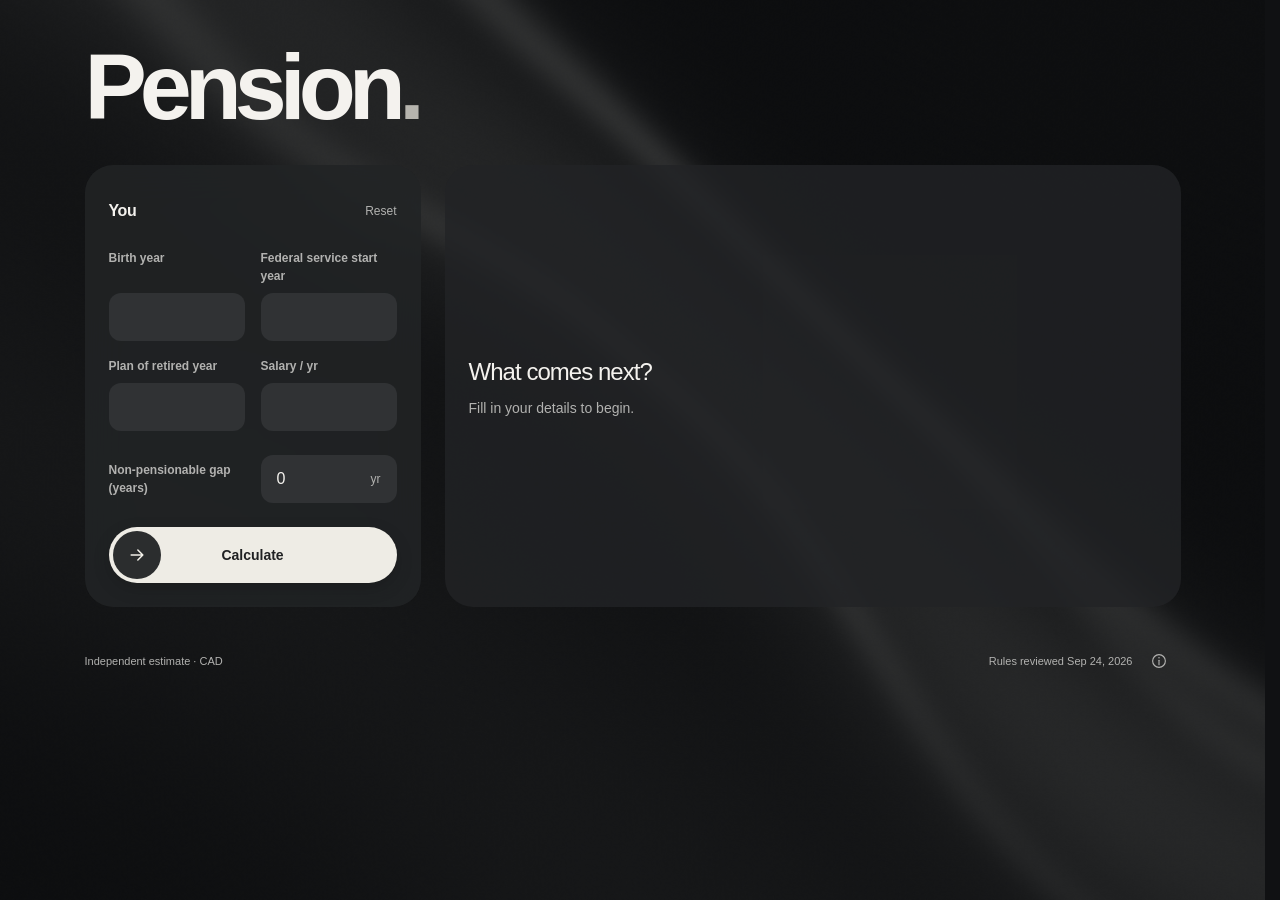
==== commit 39d6b533: "Clarify pension input labels and preserve field alignment" ====
--- a/index.html
+++ b/index.html
@@ -5,12 +5,12 @@
 <header class="page-header"><h1>Pension<span>.</span></h1><period-switch data-value="month" aria-label="Amount period"></period-switch></header>
 <div class="workspace"><section class="input-panel" aria-labelledby="input-heading"><div class="input-title"><h2 id="input-heading">You</h2><button class="reset" type="reset" form="form">Reset</button></div><form id="form" novalidate><div id="error-summary" class="error-summary" role="alert" hidden></div>
 <div class="fields-grid"><div class="field"><label for="birthYear">Birth year</label><input id="birthYear" name="birthYear" inputmode="numeric" maxlength="4" required aria-describedby="birthYear-help birthYear-error"><span class="helper" id="birthYear-help">Used to approximate your age.</span><p class="field-error" id="birthYear-error"></p></div>
-<div class="field"><label for="serviceStartYear">Joined</label><input id="serviceStartYear" name="serviceStartYear" inputmode="numeric" maxlength="4" required aria-describedby="serviceStartYear-help serviceStartYear-error"><span class="helper" id="serviceStartYear-help">Your pension contribution date may differ.</span><p class="field-error" id="serviceStartYear-error"></p></div>
-<div class="field"><label for="retirementYear">Leave</label><input id="retirementYear" name="retirementYear" inputmode="numeric" maxlength="4" required aria-describedby="retirementYear-help retirementYear-error"><span class="helper" id="retirementYear-help">Leaving work and starting payments can be different dates.</span><p class="field-error" id="retirementYear-error"></p></div>
+<div class="field"><label for="serviceStartYear">Federal service start year</label><input id="serviceStartYear" name="serviceStartYear" inputmode="numeric" maxlength="4" required aria-describedby="serviceStartYear-help serviceStartYear-error"><span class="helper" id="serviceStartYear-help">Your pension contribution date may differ.</span><p class="field-error" id="serviceStartYear-error"></p></div>
+<div class="field"><label for="retirementYear">Plan of retired year</label><input id="retirementYear" name="retirementYear" inputmode="numeric" maxlength="4" required aria-describedby="retirementYear-help retirementYear-error"><span class="helper" id="retirementYear-help">Leaving work and starting payments can be different dates.</span><p class="field-error" id="retirementYear-error"></p></div>
 <div class="field"><label for="salary">Salary / yr</label><input aria-label="Salary / year · CAD" id="salary" name="salary" inputmode="decimal" required aria-describedby="salary-help salary-error"><span class="helper" id="salary-help">Full-time salary, used as a highest-five average proxy.</span><p class="field-error" id="salary-error"></p></div>
 </div><div class="field gap-field">
-<label for="gapYears">Time away</label>
-<div class="input-unit"><input id="gapYears" name="gapYears" aria-label="Time away (years)" inputmode="decimal" value="0" aria-describedby="gapYears-help gapYears-error" autocomplete="off"><span aria-hidden="true">yr</span></div>
+<label for="gapYears">Non-pensionable gap (years)</label>
+<div class="input-unit"><input id="gapYears" name="gapYears" inputmode="decimal" value="0" aria-describedby="gapYears-help gapYears-error" autocomplete="off"><span aria-hidden="true">yr</span></div>
 <span class="helper" id="gapYears-help">Non-pensionable years. Decimals are allowed.</span><p class="field-error" id="gapYears-error"></p>
 </div>
 <calculate-action id="compute-action"><button class="primary" type="submit" id="calculate"><span data-action-label>Calculate</span><span class="action-thumb" aria-hidden="true"><svg viewBox="0 0 24 24" width="20" height="20" fill="none"><path d="M5 12h14m-6-6 6 6-6 6" stroke="currentColor" stroke-width="1.8" stroke-linecap="round" stroke-linejoin="round"/></svg></span></button></calculate-action><p class="privacy">No account. No saved answers.</p></form></section>
--- a/styles.css
+++ b/styles.css
@@ -30,8 +30,12 @@
 .input-panel{padding:var(--panel-inset);border-radius:var(--panel-radius);background:#222426dc;backdrop-filter:blur(20px)}
 .input-title{display:flex;align-items:center;justify-content:space-between;gap:var(--s4);height:44px;margin-bottom:var(--s4)}
 .input-panel h2{height:44px;display:flex;align-items:center;margin:0}
-.fields-grid{display:grid;grid-template-columns:repeat(2,minmax(0,1fr));gap:var(--s4)}
-.fields-grid .field{min-width:0;margin:0}
+.fields-grid{display:grid;grid-template-columns:repeat(2,minmax(0,1fr));gap:var(--s2) var(--s4)}
+/* Shared label tracks keep inputs aligned when full field names wrap. */
+.fields-grid .field{min-width:0;margin:0;display:grid;grid-template-rows:subgrid;grid-row:span 3}
+.fields-grid .field label{margin-bottom:0}
+.fields-grid .field input{grid-row:2}
+.fields-grid .field .field-error{grid-row:3;margin-top:0}
 .field{margin-top:var(--s4)}
 .field label{display:block;font-size:.75em;color:var(--muted);font-weight:550;line-height:1.5;margin-bottom:var(--s2)}
 .field input{display:block;width:100%;min-width:0;height:var(--control-height);border:0;background:var(--quiet);padding:var(--s3) var(--s4);font-size:1em;font-weight:500;font-variant-numeric:tabular-nums;transition:background-color 150ms,box-shadow 150ms}
